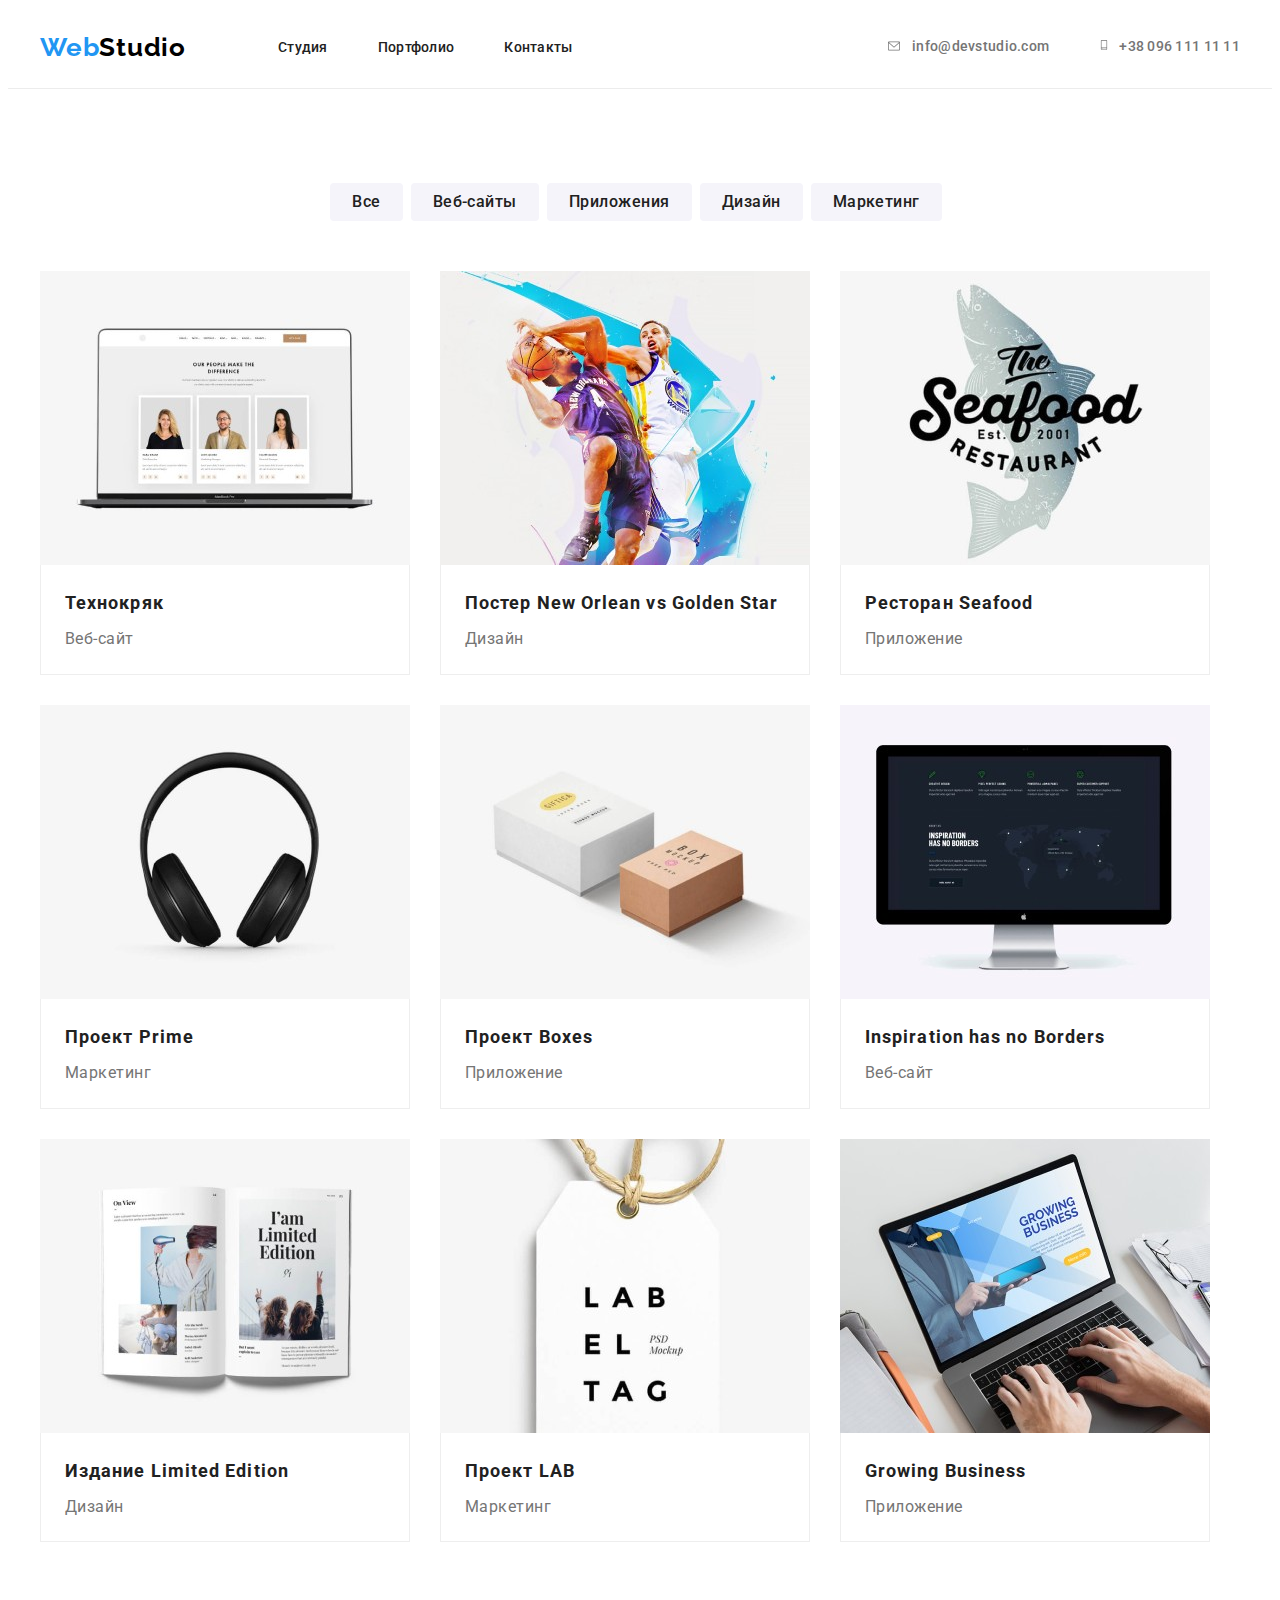
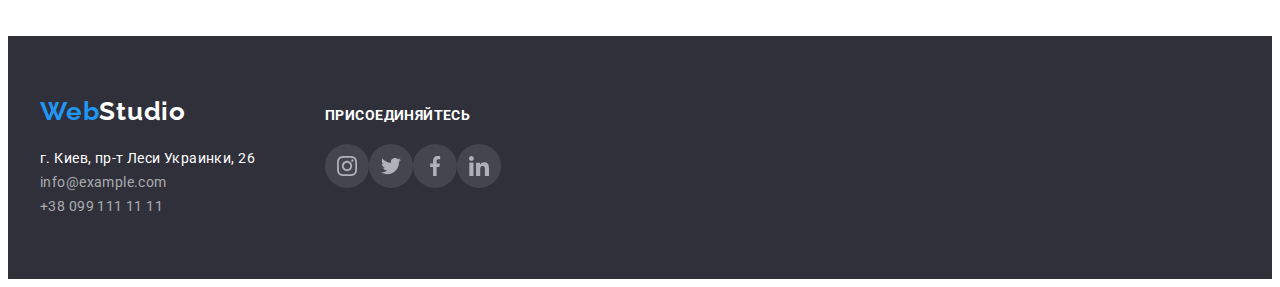
==== portfolio.html @ 02295043 "ДЗ 4" ====
<!DOCTYPE html>
<html lang="ru">
<head>
    <meta charset="UTF-8">
    <meta http-equiv="X-UA-Compatible" content="IE=edge">
    <meta name="viewport" content="width=device-width, initial-scale=1.0">
    <link rel="preconnect" href="https://fonts.gstatic.com">
    <link href="https://fonts.googleapis.com/css2?family=Raleway:wght@700&family=Roboto:wght@400;500;700;900&display=swap" rel="stylesheet">
    <link rel="stylesheet" href="https://cdnjs.cloudflare.com/ajax/libs/modern-normalize/1.0.0/modern-normalize.min.css" integrity="sha512-ISS7cAi1PEhQ8jnbJpJZMd29NlhNj4AWYyLOSp2CE/CsHxTCu+r+t0D2yoJudVrd0/8fTVPUVDzY5Tvli75u/g==" crossorigin="anonymous" referrerpolicy="no-referrer" />
    <title>Портфолио</title>
    <link rel="stylesheet" href="./css/styles.css">
</head>
<body>
    <!--header-->
    <header class="header">
        <div class="container header-container">
             <nav class="navigation">
                 <a class="logo-link link" href="" lang="en"> <span class="logo-text">Web</span><span class="logo-text-itom">Studio</span></a>
                     <ul class="menu-list list">
                         <li class="menu-itom">
                             <a class="menu-link link" href="./index.html">Студия</a>
                         </li>
                         <li class="menu-itom">
                             <a class="menu-link link" href="">Портфолио</a>
                         </li>
                         <li class="menu-itom">
                             <a class="menu-link link" href="">Контакты</a>
                          </li>
                     </ul>
             </nav> 
             <ul class="contacts list" >
                <li>
                    <div class="contacts-mail">
                        <a href="" class="contacts-mail-envelope">
                        <svg class="mail-envelope link">
                            <use href="./images/sprite.svg#envelope"></use>
                        </svg>
                    </a>
                    <a class="mail-link link" href="mailto:info@devstudio.com">info@devstudio.com</a>
                    </div>
                </li>
                <li>
                    <div class="contacts-tel">
                        <a href="" class="contacts-tel-smartphone">
                        <svg class="tel-smartphone link">
                            <use href="./images/sprite.svg#smartphone"></use>
                        </svg>
                    <a class="tel-link link" href="tel:+380961111111">+38 096 111 11 11</a>
                    </div>
                </li>
            </ul>
         </div>
    </header> 
   <main>
       <section class="portfolio">
           <div class="container">
<!--filter-->
        <div class="portfolio-button">
            <ul class="button-list list">
                <li><button class="button" type="button">Все</li>
                <li><button class="button" type="button">Веб-сайты</li>
                <li><button class="button" type="button">Приложения</li>
                <li><button class="button" type="button">Дизайн</li>
                <li><button class="button" type="button">Маркетинг</li>    
            </ul>
        </div>  
<!--cards-->
        <div class="portfolio-cards">
            <ul class="cards list"> 
                <li class="cards-boxs">
                    <div class="cards-box">
                        <img src="./images/cards/img1.jpg" alt="три фото">
                        <div class="cards-text" >
                            <h2 class="cards-itom">Технокряк</h2>
                            <p class="cards-product">Веб-сайт</p>
                        </div>
                    </div>       
                </li>
                <li class="cards-boxs">
                    <div class="cards-box">
                        <img src="./images/cards/img2.jpg" alt="баскетболисты">
                        <div class="cards-text">
                            <h2 class="cards-itom">Постер New Orlean vs Golden Star</h2>
                            <p class="cards-product">Дизайн</p>
                        </div>
                    </div>  
                </li>
                <li class="cards-boxs"> 
                    <div class="cards-box">
                        <img src="./images/cards/img3.jpg" alt="ресторан">
                        <div class="cards-text">
                            <h2 class="cards-itom">Ресторан Seafood</h2>
                            <p class="cards-product">Приложение</p>
                        </div>
                    </div> 
                </li>
                <li class="cards-boxs"> 
                    <div class="cards-box">
                        <img src="./images/cards/img4.jpg" alt="наушники"">
                        <div class="cards-text">
                            <h2 class="cards-itom">Проект Prime</h2>
                            <p class="cards-product">Маркетинг</p>
                        </div>
                    </div>
                </li>
                <li class="cards-boxs"> 
                    <div class="cards-box">
                        <img src="./images/cards/img5.jpg" alt="коробки">
                        <div class="cards-text">
                             <h2 class="cards-itom">Проект Boxes</h2>
                            <p class="cards-product">Приложение</p>
                        </div>
                    </div>
                </li>
                <li class="cards-boxs"> 
                    <div class="cards-box">
                        <img src="./images/cards/img6.jpg" alt="монитор">
                        <div class="cards-text">
                            <h2 class="cards-itom">Inspiration has no Borders</h2>
                            <p class="cards-product">Веб-сайт</p>
                        </div>
                    </div>
                </li>
                <li class="cards-boxs"> 
                    <div class="cards-box">
                        <img src="./images/cards/img7.jpg" alt="книга">
                        <div class="cards-text">
                            <h2 class="cards-itom">Издание Limited Edition</h2>
                            <p class="cards-product">Дизайн</p>
                        </div>
                    </div>
                </li>
                <li class="cards-boxs"> 
                    <div class="cards-box">
                        <img src="./images/cards/img8.jpg" alt="бирка">
                        <div class="cards-text">
                             <h2 class="cards-itom">Проект LAB</h2>
                            <p class="cards-product">Маркетинг</p>
                        </div>
                    </div>
                </li>
                <li class="cards-boxs"> 
                    <div class="cards-box">
                        <img src="./images/cards/img9.jpg" alt="набор текста"">
                        <div class="cards-text">
                             <h2 class="cards-itom">Growing Business</h2>
                            <p class="cards-product">Приложение</p>
                        </div>
                    </div>
                </li> 
            </ul> 
        </div>
           </div>
    </section>
   </main>
    <!--footer-->
    <footer class="footer">
        <div class="footer-container container">
            <div class="footer-links">
                <div class="footer-logo">
                     <a class="link" href="" lang="en"><span class="logo-text">Web</span><span class="footer-logo-text-itom">Studio</span></a>
                 </div>
                 <address>
                     <div class="footer-navigation">
                         <ul class="footer-menu-list list ">
                             <li>
                                 <a class="maps-link link" href="https://goo.gl/maps/KRuacVHJmmvXkSe78" target="_blank" rel="noopener noreferrer">г. Киев, пр-т Леси Украинки, 26</a>
                             </li>
                             <li>
                                 <a class="footer-mail link" href="mailto:info@example.com">info@example.com</a>
                             </li>
                             <li>
                                 <a class="footer-tel linkhref="tel:+380991111111">+38 099 111 11 11</a>
                             </li>
                         </ul>    
                     </div>
                 </address> 
            </div>
             <div class="footer-social-list">
                 <h3 class="footer-title">присоединяйтесь</h3>
                 <ul class="social-list list">
                     <li class="social-list-atom">
                         <a href="" class="footer-social-list-link link">
                             <svg class="social-list-icon">
                                 <use href="./images/sprite.svg#instagram"></use>
                             </svg>
                         </a>
                     </li>
                     <li class="social-list-atom">
                         <a href="" class="footer-social-list-link link">
                             <svg class="social-list-icon">
                                 <use href="./images/sprite.svg#twitter"></use>
                             </svg>
                         </a>
                     </li>
                     <li class="social-list-atom">
                         <a href="" class="footer-social-list-link link">
                             <svg class="social-list-icon">
                                 <use href="./images/sprite.svg#facebook"></use>
                             </svg>
                         </a>
                     </li>
                     <li class="social-list-atom">
                         <a href="" class="footer-social-list-link link">
                             <svg class="social-list-icon">
                                 <use href="./images/sprite.svg#linkedin"></use>
                             </svg>
                         </a>
                     </li>
                 </ul>
             </div>
        </div>
    </footer>
</body>
</html>
---- css/styles.css ----
:root {
  --accent-color: #2196F3;
}

h1,
h2,
h3,
h4,
h5,
p,{
margin-top: 0;
margin-bottom: 0;
}

ul{
margin-top: 0;
margin-bottom: 0;
padding: 0;
}

img{display: block;
}

.list{list-style: none;
}

.link{text-decoration: none;
}

.container{
width: 1200px;
padding-left: 15px;
padding-right: 15px;
margin: 0 auto;
margin-left: auto;
margin-right: auto;
}

.header-container{display: flex;
}

.navigation{display: flex;
}

.body{font-family: "Roboto", sans-serif;
}

.logo-link{
margin-top: 24px;
margin-bottom: 24px;
margin-right: 92px;
}
.logo-text{
font-family: Raleway;
font-style: normal;
font-weight: bold;
font-size: 26px;
line-height: 1.19;
letter-spacing: 0.03em;
color: #2196F3;
}

.logo-text-itom{
font-family: Raleway;
font-style: normal;
font-weight: bold;
font-size: 26px;
line-height: 1.19;
letter-spacing: 0.03em;
color: #000000;
}

/*=====HEADER=====*/

.header
{height: 80px;
margin-left: auto;
margin-right: auto;
border-bottom: 1px solid #ECECEC;;
}

.menu-list{
display: flex;
align-items: center;
}

.menu-itom:not(:last-child){
margin-right: 50px;
}

.menu-link {
font-family: Roboto;
font-style: normal;
font-weight: 500;
font-size: 14px;
line-height: 1.14;
letter-spacing: 0.02em;
color: #212121;
}

.menu-link:hover,
.menu-link:focus{color: var(--accent-color);
}

.contacts{
display: flex;
align-items: center;
margin-left: auto;
}

.mail-link {
font-family: 'Roboto', sans-serif;
font-weight: 500;
font-size: 14px;
line-height: 1.14;
letter-spacing: 0.02em;
color: #757575;
margin-right: 50px;
margin-left: 10px;
}

.contacts-mail{
  display: flex;
  align-items: center;
}
.mail-envelope{
width: 16px;
height: 12px;

}
.contacts-tel{
  display: flex;
  align-items: center ;
}

.contacts-mail-envelope{
  fill:  #757575;
}

.contacts-mail-envelope:hover .mail-envelope,
.contacts-mail-envelope:focus .mail-envelope{
fill: var(--accent-color);
}

.mail-link:hover,
.mail-link:focus{
color: var(--accent-color);
}

.tel-smartphone{
  width: 10px;
height: 16px;
}

.contacts-tel-smartphone{
  fill:  #757575;
}

.contacts-tel-smartphone:hover .tel-smartphone,
.contacts-tel-smartphone:focus .tel-smartphone{
fill: var(--accent-color);
}
.tel-link {
font-family: Roboto;
font-style: normal;
font-weight: 500;
font-size: 14px;
line-height: 1.14;
letter-spacing: 0.02em;
color: #757575;
margin-left: 10px;
}

.tel-link:hover,
.tel-link:focus{
color: var(--accent-color);
}

/*=====END HEADER=====*/

/*=========HERO========*/

.hero{
height: 600px;
margin-left: auto;
margin-right: auto;
background-image: linear-gradient(
  rgba(47, 48, 58, 0.4),
  rgba(47, 48, 58, 0.4)), 
  url(/images/hero/bg.png);
background-size: cover;
background-color: #C4C4C4;;
}

.hero-container{
padding-top: 200px;
}

.container-hero-title{
width: 696px;
height: 120px;
margin-left: auto;
margin-right: auto;
margin-bottom: 30px;
}

.hero-title{
font-family: 'Roboto', sans-serif;
font-style: normal;
font-weight: 900;
font-size: 44px;
line-height: 1.36;
text-align: center;
letter-spacing: 0.06em;
text-transform: uppercase;
color: #FFFFFF;
margin-top: 0;
margin-bottom: 0;
}

.modal-btn{
font-family: 'Roboto', sans-serif;
font-weight: bold;
font-size: 16px;
line-height: 1.9;
display: flex;
align-items: center;
text-align: center;
letter-spacing: 0.06em;
color: #FFFFFF;
background: #188CE8;
margin-left: auto;
margin-right: auto;
box-shadow: 0px 4px 4px 
rgba(0, 0, 0, 0.15);
border-radius: 4px;
width: 200px;
height: 50px;
padding-left: 30px;
}

.modal-btn:hover,
.modal-btn:focus{
background-color: #2196F3;
cursor: pointer;
}
/*=========END HERO========*/

/*======ABOUT US======*/

.about-us{
margin-left: auto;
margin-right: auto;
padding-top: 94px;
padding-bottom: 47px;
}

.about-us-container{
width: 1170px;
}

.boxs{
display: flex;
}


.about-us-title{
margin-top: 0px;
margin-bottom: 10px;
}

.box-first,
.box-second,
.box-third,
.box-fourth{
width: 270px;
height: 252px;
margin-right: 30px;
}

.box-list{
  width: 270px;
  height: 120px;
  background-color: #F5F4FA;
  border-radius: 4px;
  margin-bottom: 30px;
}

.box-list-atom{
 padding-top: 25px;
 padding-right: 100px;
 padding-bottom: 25px;
 padding-left: 100px;
}


.box-list-icon{
  width: 70px;
  height: 70px;

}

.about-us-title{
font-family: 'Roboto', sans-serif;
font-weight: bold;
font-size: 14px;
line-height: 1.14;
letter-spacing: 0.03em;
text-transform: uppercase;
color: #212121;
}

.about-us-title-itom{
font-family: 'Roboto', sans-serif;
font-size: 14px;
line-height: 1.71;
letter-spacing: 0.03em;
color: #757575;
}
/*======END ABOUT US======*/

/*=====PROJECTS=====*/

.projects{
padding-top: 47px;
padding-bottom: 94px;
margin-left: auto;
margin-right: auto;
}

.projects-section-list{
font-family: 'Roboto', sans-serif;
font-weight: bold;
font-size: 36px;
line-height: 1.16;
text-align: center;
letter-spacing: 0.03em;
color: #212121;
margin-top: 0px;
margin-bottom: 50px;
}

.projects-section-img{
display: flex;
flex-direction: row;
justify-content: space-between;
}

/*=====END PROJECTS=====*/

/*=====TEAM=====*/
.our-team{
width: 1600px;
height: 708px;
margin-left: auto;
margin-right: auto;
background-color: #F5F4FA;
padding-top: 94px;
padding-bottom: 94px;
}

.our-team-container{
height: 520px;
}

.our-team-list-img{
display: flex;
flex-direction: row;
justify-content: space-between;
width: 1170px;
height: 368px;
margin-left: auto;
margin-right: auto;
}

.our-team-list{
font-family: 'Roboto', sans-serif;
font-weight: bold;
font-size: 36px;
line-height: 1.16;
text-align: center;
letter-spacing: 0.03em;
color: #212121;
margin-bottom: 50px;
margin-top: 0px;
}

.our-team-text{
padding-top: 30px;
padding-bottom: 24px;
padding-left: 32px;
padding-right: 32px;
}

.list-itom{
text-align: center;
}

.social-list{
display: flex;
flex-direction: row;
justify-content: space-between;
}

.social-list-icon{
width: 20px;
height: 20px;
fill: #AFB1B8;;
}

.social-list-link{
width:44px;
height: 44px;
display: flex;
align-items: center;
justify-content: center;
border-radius: 50%;
}

.social-list-link:hover,
.social-list-link:focus{
background-color: var(--accent-color);
}

.social-list-link:hover .social-list-icon,
.social-list-link:focus .social-list-icon {
fill: #FFFFFF ;
}

.our-team-list-itom{
font-family: 'Roboto', sans-serif;
font-weight: 500;
font-size: 16px;
line-height: 1.18;
color: #212121;
margin: 0px;
margin-bottom: 10px;
}

.our-team-box{
background: #FFFFFF;
box-shadow: 0px 1px 3px 
rgba(0, 0, 0, 0.12), 
0px 1px 1px rgba(0, 0, 0, 0.14), 
0px 2px 1px rgba(0, 0, 0, 0.2);
border-radius: 0px 0px 4px 4px;
}

.our-team-list-position{
font-family: 'Roboto', sans-serif;
font-weight: normal;
font-size: 16px;
line-height: 1.18;
color: #757575;
margin: 0px;
margin-bottom: 16px;
}
/*=====END TEAM=====*/

/*=====CLIENTS======*/

.clients-text{
font-family: Roboto;
font-size: 36px;
line-height: 1.16;
text-align: center;
letter-spacing: 0.03em;
color: #212121;
padding-top: 94px;
margin-bottom: 50px;
margin: 0;
margin-bottom: 50px;
}

.clients-list{
display: flex;
flex-direction: row;
justify-content: space-between;

}

.client{
width: 170px;
height: 92px;
display: flex;
align-items: center;
justify-content: center;
border: 1px solid #AFB1B8;
box-sizing: border-box;
border-radius: 4px;
}

.client-list-link:hover .client-list-icon,
.client-list-link:focus .client-list-icon{
fill: var(--accent-color);
}

.client-list-icon{
  width: 106px;
  height: 60px;
  fill:  #AFB1B8;
}

.client-atom{
  padding-bottom: 94px;
}

/*=====END CLIENTS======*/

/*=====FOOTER=====*/

.footer{
background-color: #2F303A;
padding-top: 60px;
padding-bottom: 60px;
}
.footer-container{
  display: flex;
margin-left: auto;
margin-right: auto;  
}

.footer-logo{
margin-bottom: 20px;
}

.footer-logo-text{
font-family: Raleway;
font-style: normal;
font-weight: bold;
font-size: 26px;
line-height: 1.19;
letter-spacing: 0.03em;
color: #2196F3;
}

.footer-logo-text-itom{
font-family: Raleway;
font-style: normal;
font-weight: bold;
font-size: 26px;
line-height: 1.19;
letter-spacing: 0.03em;
color: #FFFFFF;;
}

.maps-link{
font-family: Roboto;
font-style: normal;
font-weight: normal;
font-size: 14px;
line-height: 1.71;
letter-spacing: 0.03em;
color: #FFFFFF;
}

.maps-link:hover,
.maps-link:focus{
  color: var(--accent-color);
}

.footer-navigation{
display: flex;
}

.footer-mail{
font-family: Roboto;
font-style: normal;
font-weight: normal;
font-size: 14px;
line-height: 1.71;
letter-spacing: 0.03em;
color: rgba(255, 255, 255, 0.6);
}

.footer-mail:hover,
.footer-mail:focus{
color: var(--accent-color);
}

.footer-tel{
font-family: Roboto;
font-style: normal;
font-weight: normal;
font-size: 14px;
line-height: 1.71;
letter-spacing: 0.03em;
color: rgba(255, 255, 255, 0.6);
cursor: pointer;
}

.footer-tel:hover,
.footer-tel:focus{
  color: var(--accent-color);
}

.footer-social-list{
  padding-top: 12px;
  margin-left: 70px;
}

.footer-title{
font-family: Roboto;
font-size: 14px;
line-height: 1.14;
letter-spacing: 0.03em;
text-transform: uppercase;
color: #FFFFFF;
margin: 0px;
margin-bottom: 20px;
}

.footer-social-list-link{
width:44px;
height: 44px;
display: flex;
align-items: center;
justify-content: center;
border-radius: 50%;
background-color: rgba(255, 255, 255, 0.1);;
}

.footer-social-list-link:hover,
.footer-social-list-link:focus{
background-color: var(--accent-color);
}

.footer-social-list-link:hover .social-list-icon,
.footer-social-list-link:focus .social-list-icon {
fill: #FFFFFF ;
}

/*=====END FOOTER=====*/


/*=====FILTER=====*/

.portfolio{
padding-top: 94px;
padding-bottom: 94px;
margin-left: auto;
margin-right: auto;
}

.portfolio-button{
margin-left: auto;
margin-right: auto;
margin-bottom: 50px;
}

.button-list{
display: flex;
flex-direction: row;
justify-content: center;
}

.button{
background: #F5F4FA;
border-radius: 4px;
padding-left: 22px;
padding-right: 22px;
padding-top: 6px;
padding-bottom: 6px;
font-family: Roboto, sans-serif;
font-weight: 500;
font-size: 16px;
line-height: 1.62;
letter-spacing: 0.03em;
color: #212121;
margin-right: 8px;
border: 0px;
}

.button:nth-last-child() {
margin-right: 0;
}

.button:hover,
.button:focus{
background: #2196F3;
cursor: pointer;
}
/*=====END FILTER=====*/


/*=====CARDS=====*/

.cards{
display: flex;
flex-wrap: wrap;
margin-left: -30px;
margin-top: -30px;
}

.cards-boxs{
margin-left: 30px;
margin-top: 30px;
flex-basis: 370px;
}
.cards-itom{
font-family: 'Roboto', sans-serif;
font-weight: bold;
font-size: 18px;
line-height: 2;
letter-spacing: 0.06em;
color: #212121;
margin: 0px;
margin-bottom: 4px;
}

.cards-product{
font-family:'Roboto', sans-serif;
font-weight: normal;
font-size: 16px;
line-height: 1.8;
letter-spacing: 0.03em;
color: #757575;
margin: 0px;
}

.cards-text{
border: 1px solid #EEEEEE;
box-sizing: border-box;
border-top: none;
padding-left: 24px;
padding-right: 24px;
padding-top: 20px;
padding-bottom: 20px;
}
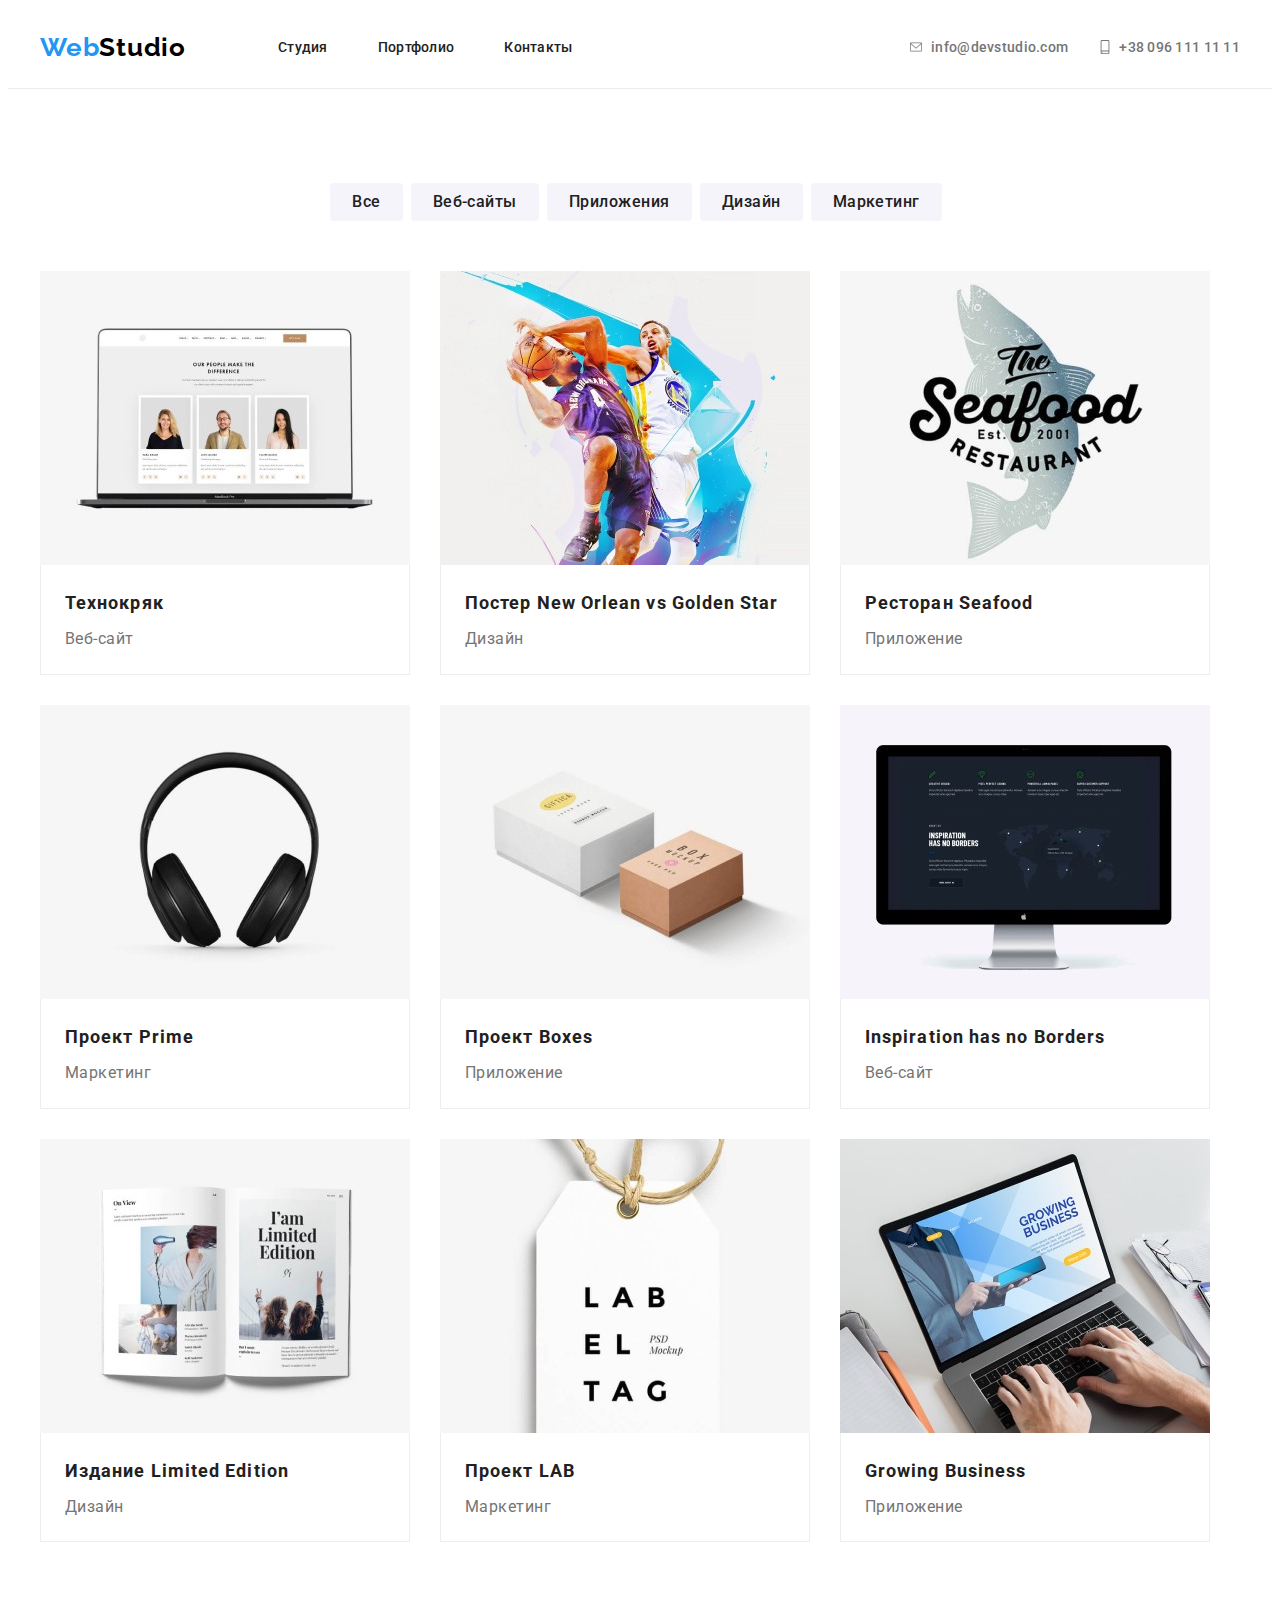
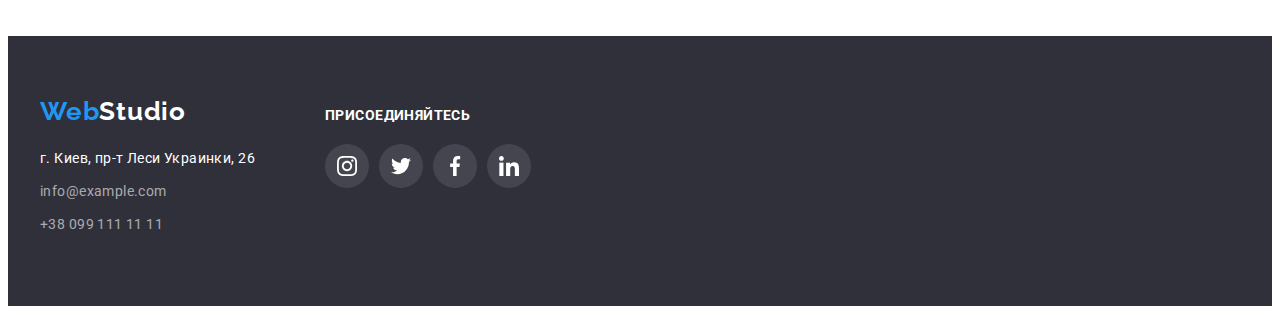
==== commit 1219f01e: "Правки ДЗ- 4 04.06" ====
--- a/portfolio.html
+++ b/portfolio.html
@@ -28,24 +28,22 @@
                           </li>
                      </ul>
              </nav> 
-             <ul class="contacts list" >
-                <li>
-                    <div class="contacts-mail">
-                        <a href="" class="contacts-mail-envelope">
-                        <svg class="mail-envelope link">
+             <ul class="contacts  list" >
+                <li class="contacts-mail ">
+                        <a href="mailto:info@devstudio.com" class="contacts-mail-envelope link">
+                        <svg class="mail-envelope ">
                             <use href="./images/sprite.svg#envelope"></use>
                         </svg>
+                        info@devstudio.com
                     </a>
-                    <a class="mail-link link" href="mailto:info@devstudio.com">info@devstudio.com</a>
-                    </div>
-                </li>
-                <li>
-                    <div class="contacts-tel">
-                        <a href="" class="contacts-tel-smartphone">
-                        <svg class="tel-smartphone link">
+                </li>
+                <li class="contacts-tel list">
+                        <a href="tel:+38096111111 "  class="contacts-tel-smartphone link">
+                        <svg class="tel-smartphone ">
                             <use href="./images/sprite.svg#smartphone"></use>
                         </svg>
-                    <a class="tel-link link" href="tel:+380961111111">+38 096 111 11 11</a>
+                        +38 096 111 11 11 
+                    </a>
                     </div>
                 </li>
             </ul>
@@ -154,62 +152,62 @@
     </section>
    </main>
     <!--footer-->
-    <footer class="footer">
-        <div class="footer-container container">
-            <div class="footer-links">
-                <div class="footer-logo">
-                     <a class="link" href="" lang="en"><span class="logo-text">Web</span><span class="footer-logo-text-itom">Studio</span></a>
+   <footer class="footer">
+    <div class="footer-container container">
+        <div class="footer-links">
+            <div class="footer-logo">
+                 <a class="link" href="" lang="en"><span class="logo-text">Web</span><span class="footer-logo-text-itom">Studio</span></a>
+             </div>
+             <address>
+                 <div class="footer-navigation">
+                     <ul class="footer-menu-list list ">
+                         <li class="footer-menu-link-list">
+                             <a class="maps-link link" href="https://goo.gl/maps/KRuacVHJmmvXkSe78" target="_blank" rel="noopener noreferrer">г. Киев, пр-т Леси Украинки, 26</a>
+                         </li>
+                         <li class="footer-menu-link-list">
+                             <a class="footer-mail link" href="mailto:info@example.com">info@example.com</a>
+                         </li>
+                         <li class="footer-menu-link-list">
+                             <a class="footer-tel link" href="tel:+380991111111">+38 099 111 11 11</a>
+                         </li>
+                     </ul>    
                  </div>
-                 <address>
-                     <div class="footer-navigation">
-                         <ul class="footer-menu-list list ">
-                             <li>
-                                 <a class="maps-link link" href="https://goo.gl/maps/KRuacVHJmmvXkSe78" target="_blank" rel="noopener noreferrer">г. Киев, пр-т Леси Украинки, 26</a>
-                             </li>
-                             <li>
-                                 <a class="footer-mail link" href="mailto:info@example.com">info@example.com</a>
-                             </li>
-                             <li>
-                                 <a class="footer-tel linkhref="tel:+380991111111">+38 099 111 11 11</a>
-                             </li>
-                         </ul>    
-                     </div>
-                 </address> 
-            </div>
-             <div class="footer-social-list">
-                 <h3 class="footer-title">присоединяйтесь</h3>
-                 <ul class="social-list list">
-                     <li class="social-list-atom">
-                         <a href="" class="footer-social-list-link link">
-                             <svg class="social-list-icon">
-                                 <use href="./images/sprite.svg#instagram"></use>
-                             </svg>
-                         </a>
-                     </li>
-                     <li class="social-list-atom">
-                         <a href="" class="footer-social-list-link link">
-                             <svg class="social-list-icon">
-                                 <use href="./images/sprite.svg#twitter"></use>
-                             </svg>
-                         </a>
-                     </li>
-                     <li class="social-list-atom">
-                         <a href="" class="footer-social-list-link link">
-                             <svg class="social-list-icon">
-                                 <use href="./images/sprite.svg#facebook"></use>
-                             </svg>
-                         </a>
-                     </li>
-                     <li class="social-list-atom">
-                         <a href="" class="footer-social-list-link link">
-                             <svg class="social-list-icon">
-                                 <use href="./images/sprite.svg#linkedin"></use>
-                             </svg>
-                         </a>
-                     </li>
-                 </ul>
-             </div>
+             </address> 
         </div>
-    </footer>
+         <div class="footer-social-list">
+             <h3 class="footer-title">присоединяйтесь</h3>
+             <ul class="social-list list">
+                 <li class="footer-social-list-atom">
+                     <a href="" class="footer-social-list-link link">
+                         <svg class="footer-social-list-icon">
+                             <use href="./images/sprite.svg#instagram"></use>
+                         </svg>
+                     </a>
+                 </li>
+                 <li class="footer-social-list-atom">
+                     <a href="" class="footer-social-list-link link">
+                         <svg class="footer-social-list-icon">
+                             <use href="./images/sprite.svg#twitter"></use>
+                         </svg>
+                     </a>
+                 </li>
+                 <li class="footer-social-list-atom">
+                     <a href="" class="footer-social-list-link link">
+                         <svg class="footer-social-list-icon">
+                             <use href="./images/sprite.svg#facebook"></use>
+                         </svg>
+                     </a>
+                 </li>
+                 <li class="footer-social-list-atom">
+                     <a href="" class="footer-social-list-link link">
+                         <svg class="footer-social-list-icon">
+                             <use href="./images/sprite.svg#linkedin"></use>
+                         </svg>
+                     </a>
+                 </li>
+             </ul>
+         </div>
+    </div>
+</footer>
 </body>
 </html>--- a/css/styles.css
+++ b/css/styles.css
@@ -7,7 +7,7 @@
 h3,
 h4,
 h5,
-p,{
+p{
 margin-top: 0;
 margin-bottom: 0;
 }
@@ -50,6 +50,7 @@
 margin-bottom: 24px;
 margin-right: 92px;
 }
+
 .logo-text{
 font-family: Raleway;
 font-style: normal;
@@ -99,7 +100,8 @@
 }
 
 .menu-link:hover,
-.menu-link:focus{color: var(--accent-color);
+.menu-link:focus{
+  color: var(--accent-color);
 }
 
 .contacts{
@@ -108,33 +110,37 @@
 margin-left: auto;
 }
 
-.mail-link {
-font-family: 'Roboto', sans-serif;
-font-weight: 500;
-font-size: 14px;
-line-height: 1.14;
-letter-spacing: 0.02em;
-color: #757575;
-margin-right: 50px;
-margin-left: 10px;
-}
-
-.contacts-mail{
-  display: flex;
-  align-items: center;
-}
+.mail-envelope {
+  margin-right: 7px;
+
+}
+
 .mail-envelope{
 width: 16px;
 height: 12px;
-
-}
+fill: #757575;
+}
+
 .contacts-tel{
-  display: flex;
-  align-items: center ;
+ 
+  margin-left: 30px;
 }
 
 .contacts-mail-envelope{
-  fill:  #757575;
+  font-family: Roboto;
+font-style: normal;
+font-weight: 500;
+font-size: 14px;
+line-height: 16px;
+letter-spacing: 0.02em;
+color: #757575; 
+display: flex;
+  align-items: center;
+}
+
+.contacts-mail-envelope:hover,
+.contacts-mail-envelope:focus{
+color: var(--accent-color);
 }
 
 .contacts-mail-envelope:hover .mail-envelope,
@@ -142,24 +148,32 @@
 fill: var(--accent-color);
 }
 
-.mail-link:hover,
-.mail-link:focus{
-color: var(--accent-color);
-}
-
 .tel-smartphone{
-  width: 10px;
-height: 16px;
+width: 14px;
+height: 20px;
+fill: #757575;
+margin-right: 7px;
 }
 
 .contacts-tel-smartphone{
-  fill:  #757575;
+  font-family: Roboto;
+  font-style: normal;
+  font-weight: 500;
+  font-size: 14px;
+  line-height: 16px;
+  letter-spacing: 0.02em;
+  color: #757575;
+  margin: 0px;
+  padding: 0px;
+  display: flex;
+  align-items: center;
 }
 
 .contacts-tel-smartphone:hover .tel-smartphone,
 .contacts-tel-smartphone:focus .tel-smartphone{
 fill: var(--accent-color);
 }
+
 .tel-link {
 font-family: Roboto;
 font-style: normal;
@@ -171,8 +185,8 @@
 margin-left: 10px;
 }
 
-.tel-link:hover,
-.tel-link:focus{
+.contacts-tel-smartphone:hover,
+.contacts-tel-smartphone:focus{
 color: var(--accent-color);
 }
 
@@ -187,7 +201,7 @@
 background-image: linear-gradient(
   rgba(47, 48, 58, 0.4),
   rgba(47, 48, 58, 0.4)), 
-  url(/images/hero/bg.png);
+  url(../images/hero/bg.jpg);
 background-size: cover;
 background-color: #C4C4C4;;
 }
@@ -350,8 +364,6 @@
 
 /*=====TEAM=====*/
 .our-team{
-width: 1600px;
-height: 708px;
 margin-left: auto;
 margin-right: auto;
 background-color: #F5F4FA;
@@ -405,7 +417,7 @@
 .social-list-icon{
 width: 20px;
 height: 20px;
-fill: #AFB1B8;;
+fill: #AFB1B8;
 }
 
 .social-list-link{
@@ -459,6 +471,10 @@
 
 /*=====CLIENTS======*/
 
+.clients{
+ padding-top: 94px; 
+}
+
 .clients-text{
 font-family: Roboto;
 font-size: 36px;
@@ -466,7 +482,6 @@
 text-align: center;
 letter-spacing: 0.03em;
 color: #212121;
-padding-top: 94px;
 margin-bottom: 50px;
 margin: 0;
 margin-bottom: 50px;
@@ -476,12 +491,17 @@
 display: flex;
 flex-direction: row;
 justify-content: space-between;
-
 }
 
 .client{
 width: 170px;
 height: 92px;
+
+}
+
+.client-list-link{
+width: 100%;
+height: 100%;
 display: flex;
 align-items: center;
 justify-content: center;
@@ -490,10 +510,17 @@
 border-radius: 4px;
 }
 
+
 .client-list-link:hover .client-list-icon,
 .client-list-link:focus .client-list-icon{
 fill: var(--accent-color);
 }
+
+.client-list-link:hover ,
+.client-list-link:focus {
+  border-color: var(--accent-color);
+}
+
 
 .client-list-icon{
   width: 106px;
@@ -544,6 +571,7 @@
 color: #FFFFFF;;
 }
 
+
 .maps-link{
 font-family: Roboto;
 font-style: normal;
@@ -552,6 +580,7 @@
 line-height: 1.71;
 letter-spacing: 0.03em;
 color: #FFFFFF;
+padding: 0px;
 }
 
 .maps-link:hover,
@@ -571,6 +600,7 @@
 line-height: 1.71;
 letter-spacing: 0.03em;
 color: rgba(255, 255, 255, 0.6);
+padding: 0px;
 }
 
 .footer-mail:hover,
@@ -625,9 +655,23 @@
 background-color: var(--accent-color);
 }
 
-.footer-social-list-link:hover .social-list-icon,
-.footer-social-list-link:focus .social-list-icon {
+.footer-social-list-link:hover .footer-social-list-icon,
+.footer-social-list-link:focus .footer-social-list-icon {
 fill: #FFFFFF ;
+}
+
+.footer-social-list-icon{
+  width: 20px;
+  height: 20px;
+  fill: #FFFFFF;
+}
+
+.footer-social-list-atom{
+  margin-right: 10px;
+}
+
+.footer-menu-link-list{
+  margin-bottom: 9px;
 }
 
 /*=====END FOOTER=====*/
@@ -680,6 +724,12 @@
 background: #2196F3;
 cursor: pointer;
 }
+
+.button:hover,
+.button:focus{
+color:  #FFFFFF;
+}
+
 /*=====END FILTER=====*/
 
 
@@ -728,5 +778,13 @@
 padding-bottom: 20px;
 }
 
-
-
+.cards-box{
+  flex-basis: 370px;
+  box-shadow: 0 0 0 0;
+  cursor: pointer;
+}
+
+.cards-box:hover,
+.cards-box:focus{
+  box-shadow: 5px 5px 5px #E5E5E5;
+}
